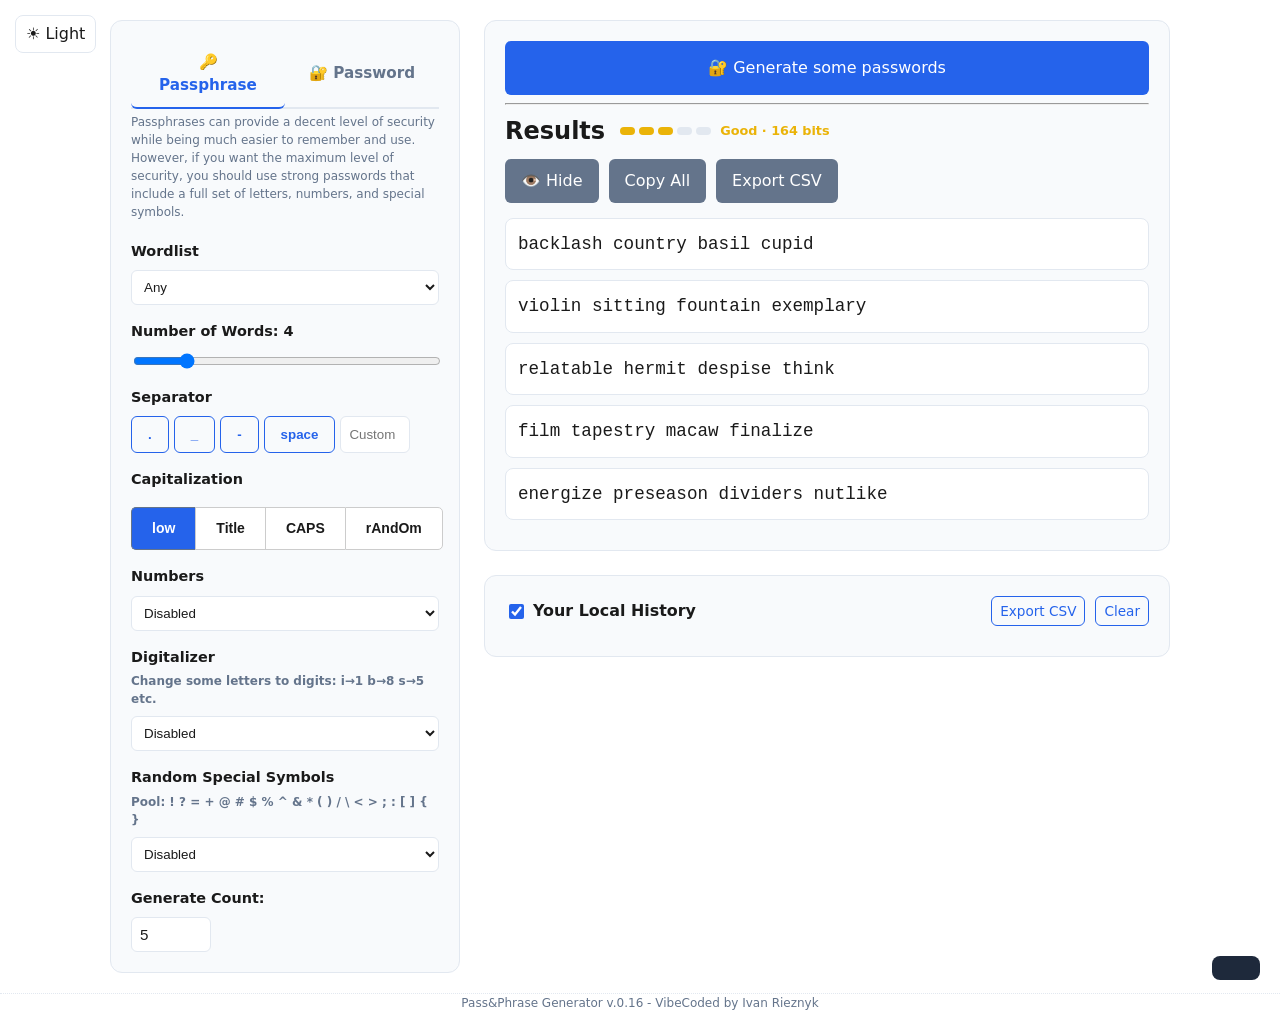
==== index.html @ 4fce6c76 "version update" ====
<!DOCTYPE html>
<html lang="en">

<head>
    <link rel="icon" type="image/svg-xml" href="img/ligi.svg">
    <link rel="stylesheet" href="styles/style.css">


    <meta charset="utf-8">
    <meta name="viewport" content="width=device-width, initial-scale=1">
    <title>Pass&Phrase Generator</title>
</head>

<body>
    <button type="button" id="themeToggle" class="theme-toggle" aria-label="Toggle Theme">🌙 Dark</button>

    <div class="container">
        <aside>
            <section class="controls-grid">
                <div class="tab-nav">
                    <button type="button" id="tab-btn-passphrase" class="active">🔑 Passphrase</button>
                    <button type="button" id="tab-btn-password">🔐 Password</button>
                </div>

                <!-- ===== PASSPHRASE TAB ===== -->
                <div id="tab-passphrase" class="tab-content active">
                    <div class="control-group">
                        <p style="font-size: 0.75rem; color: var(--secondary); margin-top: 4px;">Passphrases can
                            provide a decent level of security while being much easier to remember and
                            use. However, if you want the maximum level of security, you should use strong passwords
                            that include a full set of letters, numbers, and special symbols.</p>
                        <label>Wordlist</label>
                        <select id="opt-wordlist">
                            <option value="any">Any</option>
                            <option value="short">Short (≤4 chars)</option>
                            <option value="long">Long (≥7 chars)</option>
                        </select>
                    </div>

                    <div class="control-group">
                        <label>Number of Words: <span id="val-words">3</span></label>
                        <input type="range" id="opt-words" min="1" max="20" value="3">
                    </div>

                    <div class="control-group">
                        <label>Separator</label>
                        <div class="flex-wrap">
                            <button class="outline btn-sep" data-val=".">.</button>
                            <button class="outline btn-sep" data-val="_">_</button>
                            <button class="outline btn-sep" data-val="-">-</button>
                            <button class="outline btn-sep" data-val=" ">space</button>
                            <input type="text" id="opt-sep-custom" placeholder="Custom" style="width: 70px;">
                        </div>
                    </div>

                    <div class="control-group">
                        <label class="group-title">Capitalization</label>
                        <div class="radio-row">
                            <input type="radio" name="cap" id="cap-low" value="nocap">
                            <label for="cap-low">low</label>
                            <input type="radio" name="cap" id="cap-title" value="title" checked>
                            <label for="cap-title">Title</label>
                            <input type="radio" name="cap" id="cap-upper" value="upper">
                            <label for="cap-upper">CAPS</label>
                            <input type="radio" name="cap" id="cap-random" value="random">
                            <label for="cap-random">rAndOm</label>
                        </div>
                    </div>

                    <div class="control-group">
                        <label>Numbers</label>
                        <select id="opt-num-pos">
                            <option value="off">Disabled</option>
                            <option value="each">After each word</option>
                            <option value="end">After last word</option>
                        </select>
                        <div id="num-digits-wrap" class="hidden">
                            <label>Digits: <span id="val-digits">2</span></label>
                            <input type="range" id="opt-digits" min="1" max="10" value="2">
                        </div>
                    </div>

                    <div class="control-group">
                        <label>Digitalizer
                            <div style="font-size: 0.75rem; color: var(--secondary); margin-top: 4px;">
                                Change some letters to digits: i→1 b→8 s→5 etc.
                            </div>
                        </label>
                        <select id="opt-digitalaizer-pos">
                            <option value="off">Disabled</option>
                            <option value="on">Enabled</option>
                        </select>
                        <div id="num-digitalaizer-wrap" class="hidden">
                            <label>%: <span id="val-digitalaizer">0</span></label>
                            <input type="range" id="opt-digitalaizerRatio" min="10" max="100" value="10" step="10">
                        </div>
                    </div>

                    <div class="control-group">
                        <label>
                            Random Special Symbols
                            <div style="font-size: 0.75rem; color: var(--secondary); margin-top: 4px;">
                                Pool: ! ? = + @ # $ % ^ &amp; * ( ) / \ &lt; &gt; ; : [ ] { }
                            </div>
                        </label>
                        <select id="opt-symbol-pos">
                            <option value="off">Disabled</option>
                            <option value="start">At the start</option>
                            <option value="each">After each word</option>
                            <option value="end">At the end</option>
                        </select>
                    </div>

                    <div class="control-group">
                        <label>Generate Count:</label>
                        <input type="number" id="opt-count" min="1" max="1000" value="10">
                    </div>
                </div>

                <!-- ===== PASSWORD TAB ===== -->
                <div id="tab-password" class="tab-content">
                    <div class="control-group">
                        <label>Length: <span id="val-pw-length">24</span></label>
                        <input type="range" id="opt-pw-length" min="4" max="128" value="24">
                    </div>

                    <div class="control-group">
                        <div class="checkbox-row">
                            <input type="checkbox" id="opt-pw-upper" checked>
                            <label for="opt-pw-upper">Uppercase (A-Z)</label>
                        </div>
                    </div>

                    <div class="control-group">
                        <div class="checkbox-row">
                            <input type="checkbox" id="opt-pw-lower" checked>
                            <label for="opt-pw-lower">Lowercase (a-z)</label>
                        </div>
                    </div>

                    <div class="control-group">
                        <div class="checkbox-row">
                            <input type="checkbox" id="opt-pw-digits" checked>
                            <label for="opt-pw-digits">Digits (0-9)</label>
                        </div>
                    </div>

                    <div class="control-group">
                        <div class="checkbox-row">
                            <input type="checkbox" id="opt-pw-symbols" checked>
                            <label for="opt-pw-symbols">Special Symbols (!@#$%...)</label>
                        </div>
                    </div>

                    <div class="control-group">
                        <label>Generate Count:</label>
                        <input type="number" id="opt-pw-count" min="1" max="100" value="5">
                    </div>
                </div>
            </section>
        </aside>

        <main>

            <section>
                <button type="button" id="btn-generate" class="main-action-button">🔐 Generate some passwords</button>
                <hr>
                <div
                    style="display: flex; justify-content: space-between; align-items: center; flex-wrap: wrap; gap: 10px; margin-bottom: 15px;">
                    <div style="display: flex; align-items: center; gap: 15px;">
                        <h2 style="margin:0">Results</h2>
                        <div id="strength-meter" class="strength-meter"
                            title="Estimated strength of the first generated password" style="display: none;">
                            <div class="strength-bar" id="str-bar-1"></div>
                            <div class="strength-bar" id="str-bar-2"></div>
                            <div class="strength-bar" id="str-bar-3"></div>
                            <div class="strength-bar" id="str-bar-4"></div>
                            <div class="strength-bar" id="str-bar-5"></div>
                            <span id="str-text" style="font-size: 0.8rem; font-weight: 600; margin-left: 5px;"></span>
                        </div>
                    </div>
                    <div class="row">
                        <button type="button" class="secondary" id="btn-hide-results">👁️ Hide results</button>
                        <button type="button" class="secondary" id="btn-copy-all">Copy All</button>
                        <button type="button" class="secondary" id="btn-export-results">Export CSV</button>
                    </div>
                </div>
                <div id="results-container" class="results-list"></div>
                <div id="warning-box" style="color: #e11d48; font-size: 0.8rem; margin-top: 10px;" class="hidden">
                    Warning: Wordlist too small, words may repeat.</div>
            </section>

            <section class="history-pane">
                <div
                    style="display: flex; justify-content: space-between; align-items: center; flex-wrap: wrap; gap: 10px; margin-bottom: 10px;">
                    <div style="display: flex; align-items: center; gap: 6px;">
                        <input type="checkbox" id="opt-save-history"
                            style="width:15px;height:15px;accent-color:var(--primary);cursor:pointer;"
                            title="Save history for next start">
                        <h3 style="margin:0">Your Local History</h3>
                    </div>
                    <div class="row">
                        <button type="button" class="outline small-btn" id="btn-export-history">Export CSV</button>
                        <button type="button" class="outline small-btn" id="btn-clear-history">Clear</button>
                    </div>
                </div>
                <div id="history-list"></div>
            </section>
        </main>

    </div>
    <footer class="app-footer">
        <span class="footer-text">Pass&Phrase Generator v.0.16 - VibeCoded by Ivan Rieznyk</span>
    </footer>
    <div id="toast" class="toast" aria-live="polite"></div>

    <script src="js/mydict.js"></script>
    <script src="js/main.js"></script>

</body>

</html>
---- styles/style.css ----
:root {
    --bg: #ffffff;
    --text: #1a1a1a;
    --primary: #2563eb;
    --secondary: #64748b;
    --border: #e2e8f0;
    --card-bg: #f8fafc;
    --toast-bg: #1e293b;
    --toast-text: #ffffff;
}

[data-theme="dark"] {
    --bg: #0f172a;
    --text: #f1f5f9;
    --primary: #3b82f6;
    --secondary: #94a3b8;
    --border: #334155;
    --card-bg: #1e293b;
}

* {
    box-sizing: border-box;
}

body {
    font-family: system-ui, -apple-system, sans-serif;
    background-color: var(--bg);
    color: var(--text);
    margin: 0;
    line-height: 1.5;
    transition: background-color 0.3s, color 0.3s;
}

.container {
    max-width: 1100px;
    margin: 0 auto;
    padding: 20px;
    display: grid;
    grid-template-columns: 350px 1fr;
    gap: 24px;
}

@media (max-width: 850px) {
    .container {
        grid-template-columns: 1fr;
    }
}

main {
    min-width: 0;
}

header {
    grid-column: 1 / -1;
    display: flex;
    justify-content: space-between;
    align-items: center;
    border-bottom: 2px solid var(--border);
    padding-bottom: 1rem;
}

section {
    background: var(--card-bg);
    padding: 20px;
    border-radius: 12px;
    border: 1px solid var(--border);
}

.controls-grid {
    display: flex;
    flex-direction: column;
    /* gap: 16px; */
}

.control-group {
    display: flex;
    flex-direction: column;
    gap: 8px;
}

label {
    font-weight: 600;
    font-size: 0.9rem;
}

.row {
    display: flex;
    gap: 10px;
    align-items: center;
}

input[type="text"],
select {
    padding: 8px;
    border-radius: 6px;
    border: 1px solid var(--border);
    background: var(--bg);
    color: var(--text);
}

button {
    cursor: pointer;
    padding: 10px 16px;
    border-radius: 6px;
    border: none;
    background: var(--primary);
    color: white;
    font-weight: 600;
    transition: opacity 0.2s;
}

button:hover {
    opacity: 0.9;
}

button[type="button"] {
    font: inherit;
}

.main-action-button {
    width: 100%;
    padding: 15px;
    font-size: 1.1rem;
}

.small-btn {
    font-size: 0.7rem;
    padding: 4px 8px;
}

.toolbar-row {
    display: flex;
    justify-content: space-between;
    align-items: center;
    flex-wrap: wrap;
    gap: 10px;
    margin-bottom: 15px;
}

.toolbar-group {
    display: flex;
    align-items: center;
    gap: 15px;
}

.warning-box {
    color: #e11d48;
    font-size: 0.8rem;
    margin-top: 10px;
}

button.secondary {
    background: var(--secondary);
}

button.outline {
    background: transparent;
    border: 1px solid var(--primary);
    color: var(--primary);
}

.results-list {
    list-style: none;
    padding: 0;
    margin: 0;
}

.passphrase-item {
    background: var(--bg);
    padding: 12px;
    margin-bottom: 10px;
    border-radius: 8px;
    border: 1px solid var(--border);
    display: flex;
    justify-content: space-between;
    align-items: center;
    word-break: break-all;

}

.history-pane {
    margin-top: 24px;
    max-height: 300px;
    overflow-y: auto;
    font-size: 0.85rem;
}

.history-item {
    padding: 6px 0;
    border-bottom: 1px solid var(--border);
    display: flex;
    justify-content: space-between;
    gap: 12px;
    word-break: break-all;
}

.toast {
    position: fixed;
    bottom: 20px;
    right: 20px;
    background: var(--toast-bg);
    color: var(--toast-text);
    padding: 12px 24px;
    border-radius: 8px;
    transform: translateY(100px);
    transition: transform 0.3s;
    z-index: 1000;
}

.toast.show {
    transform: translateY(0);
}

.hidden {
    display: none;
}

.blurred-text {
    filter: blur(4px);
    user-select: none;
}

.unblurred-text {
    filter: none;
}

.flex-wrap {
    display: flex;
    flex-wrap: wrap;
    gap: 5px;
}

/* 1. Layout the group */
.radio-row {
    display: flex;
    flex-flow: row nowrap;
    gap: 0;
    /* No gap for connected buttons */
}

/* 2. Hide the actual radio circle */
.radio-row input[type="radio"] {
    display: none;
}

/* 3. Style the labels to look like buttons */
.radio-row label {
    cursor: pointer;
    padding: 10px 20px;
    background-color: var(--bg);
    border: 1px solid #ccc;
    border-right: none;
    /* Prevent double borders */
    font-family: sans-serif;
    font-size: 14px;
    transition: background-color 0.2s;
    user-select: none;
    /* Prevents text highlighting */
}

/* 4. Add borders back to the last item and round the corners */
.radio-row label:first-of-type {
    border-top-left-radius: 5px;
    border-bottom-left-radius: 5px;
}

.radio-row label:last-of-type {
    border-right: 1px solid #ccc;
    border-top-right-radius: 5px;
    border-bottom-right-radius: 5px;
}

/* 5. The "Active/Checked" State */
.radio-row input[type="radio"]:checked+label {
    background-color: var(--primary);
    /* Blue active color */
    color: white;
    border-color: var(--secondary);
}

/* Optional: Hover effect */
.radio-row label:hover {
    background-color: var(--card-bg);
}

.radio-row input[type="radio"]:checked+label:hover {
    background-color: #0069d9;
}

/* Style for the main label above */
.group-title {
    display: block;
    margin-bottom: 8px;
    font-weight: bold;
}

/* Tab navigation */
.tab-nav {
    display: flex;
    gap: 0;
    /* margin-bottom: 16px; */
    border-bottom: 2px solid var(--border);
}

.tab-nav button {
    flex: 1;
    padding: 10px 16px;
    background: transparent;
    color: var(--secondary);
    border: none;
    border-bottom: 2px solid transparent;
    margin-bottom: -2px;
    font-weight: 600;
    font-size: 0.95rem;
    cursor: pointer;
    transition: color 0.2s, border-color 0.2s;
}

.tab-nav button.active {
    color: var(--primary);
    border-bottom-color: var(--primary);
}

.tab-nav button:hover:not(.active) {
    color: var(--text);
}

.tab-content {
    display: none;
}

.tab-content.active {
    display: flex;
    flex-direction: column;
    gap: 16px;
}

/* Number input for count */
input[type="number"] {
    padding: 8px;
    border-radius: 6px;
    border: 1px solid var(--border);
    background: var(--bg);
    color: var(--text);
    width: 80px;
    font-size: 0.95rem;
}

input[type="number"]:focus {
    outline: 2px solid var(--primary);
    outline-offset: -1px;
}

/* Checkbox row */
.checkbox-row {
    display: flex;
    align-items: center;
    gap: 8px;
}

.checkbox-row input[type="checkbox"] {
    width: 18px;
    height: 18px;
    accent-color: var(--primary);
    cursor: pointer;
}

.checkbox-row label {
    font-weight: 500;
    cursor: pointer;
}

input[type="range"] {
    width: 100%;
}

/* Footer styling */
.app-footer {
    display: flex;
    flex-direction: column;
    align-items: center;
    gap: 12px;
    /* margin-top: 20px;
    padding-top: 15px; */
    border-top: 1px dotted var(--border);
}

.footer-text {
    font-size: 0.75rem;
    color: var(--secondary);
    text-align: center;
}

.blurred-text {
    filter: blur(6px);
    /* transition: filter 0.3s ease; */
}

.unblurred-text {
    filter: blur(0px);
    /* transition: filter 0.3s ease; */
}

/* Theme Toggle Button */
.theme-toggle {
    position: fixed;
    top: 15px;
    left: 15px;
    z-index: 1000;
    padding: 6px 10px;
    font-size: 0.8rem;
    font-weight: 500;
    background: var(--bg);
    border: 1px solid var(--border);
    border-radius: 8px;
    cursor: pointer;
    color: var(--text);
    /* transition: all 0.2s ease; */
    /* box-shadow: 0 2px 5px rgba(0, 0, 0, 0.1); */
    display: flex;
    align-items: center;
    gap: 6px;
}

.theme-toggle:hover {
    background: var(--surface);
    transform: translateY(-1px);
    box-shadow: 0 4px 8px rgba(0, 0, 0, 0.15);
}

/* Strength meter */
.strength-meter {
    display: flex;
    align-items: center;
    gap: 4px;
}

.strength-bar {
    width: 15px;
    height: 8px;
    border-radius: 4px;
    background: var(--border);
    transition: background 0.3s ease;
}

/* Level colours applied via JS data-level on #strength-meter */
#strength-meter[data-level="1"] .strength-bar:nth-child(1) {
    background: #ef4444;
}

#strength-meter[data-level="2"] .strength-bar:nth-child(1),
#strength-meter[data-level="2"] .strength-bar:nth-child(2) {
    background: #f97316;
}

#strength-meter[data-level="3"] .strength-bar:nth-child(1),
#strength-meter[data-level="3"] .strength-bar:nth-child(2),
#strength-meter[data-level="3"] .strength-bar:nth-child(3) {
    background: #eab308;
}

#strength-meter[data-level="4"] .strength-bar:nth-child(1),
#strength-meter[data-level="4"] .strength-bar:nth-child(2),
#strength-meter[data-level="4"] .strength-bar:nth-child(3),
#strength-meter[data-level="4"] .strength-bar:nth-child(4) {
    background: #22c55e;
}

#strength-meter[data-level="5"] .strength-bar:nth-child(1),
#strength-meter[data-level="5"] .strength-bar:nth-child(2),
#strength-meter[data-level="5"] .strength-bar:nth-child(3),
#strength-meter[data-level="5"] .strength-bar:nth-child(4),
#strength-meter[data-level="5"] .strength-bar:nth-child(5) {
    background: #ff00ea;
}
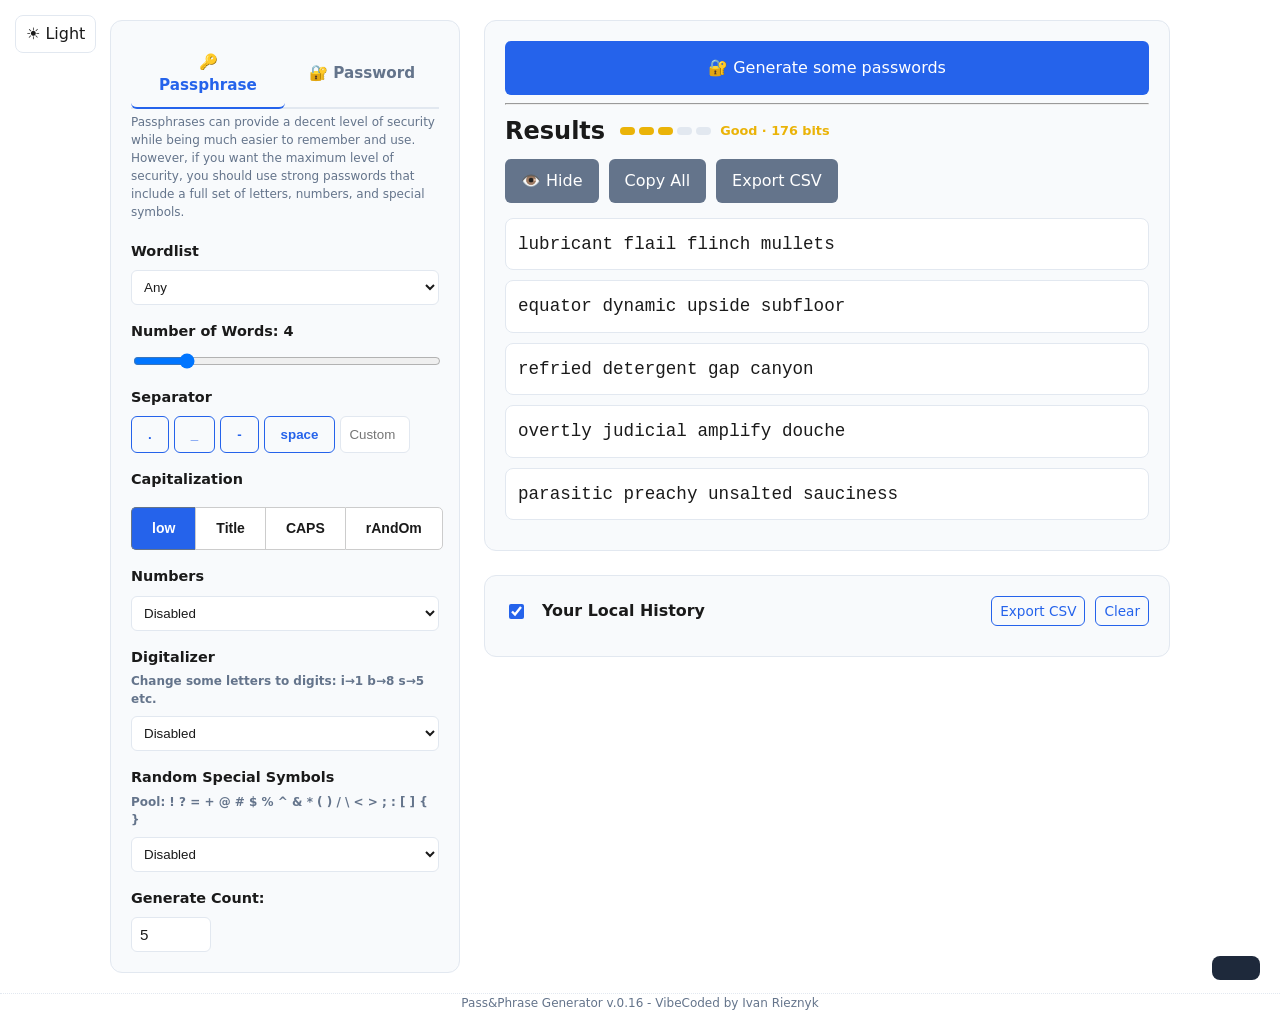
==== commit d6c2b0ae: "html cleanup" ====
--- a/index.html
+++ b/index.html
@@ -25,10 +25,7 @@
                 <!-- ===== PASSPHRASE TAB ===== -->
                 <div id="tab-passphrase" class="tab-content active">
                     <div class="control-group">
-                        <p style="font-size: 0.75rem; color: var(--secondary); margin-top: 4px;">Passphrases can
-                            provide a decent level of security while being much easier to remember and
-                            use. However, if you want the maximum level of security, you should use strong passwords
-                            that include a full set of letters, numbers, and special symbols.</p>
+                        <p class="note-text">Passphrases can provide a decent level of security while being much easier to remember and use. However, if you want the maximum level of security, you should use strong passwords that include a full set of letters, numbers, and special symbols.</p>
                         <label>Wordlist</label>
                         <select id="opt-wordlist">
                             <option value="any">Any</option>
@@ -49,7 +46,7 @@
                             <button class="outline btn-sep" data-val="_">_</button>
                             <button class="outline btn-sep" data-val="-">-</button>
                             <button class="outline btn-sep" data-val=" ">space</button>
-                            <input type="text" id="opt-sep-custom" placeholder="Custom" style="width: 70px;">
+                            <input type="text" id="opt-sep-custom" class="custom-sep-input" placeholder="Custom">
                         </div>
                     </div>
 
@@ -82,7 +79,7 @@
 
                     <div class="control-group">
                         <label>Digitalizer
-                            <div style="font-size: 0.75rem; color: var(--secondary); margin-top: 4px;">
+                            <div class="note-text">
                                 Change some letters to digits: i→1 b→8 s→5 etc.
                             </div>
                         </label>
@@ -99,7 +96,7 @@
                     <div class="control-group">
                         <label>
                             Random Special Symbols
-                            <div style="font-size: 0.75rem; color: var(--secondary); margin-top: 4px;">
+                            <div class="note-text">
                                 Pool: ! ? = + @ # $ % ^ &amp; * ( ) / \ &lt; &gt; ; : [ ] { }
                             </div>
                         </label>
@@ -165,18 +162,16 @@
             <section>
                 <button type="button" id="btn-generate" class="main-action-button">🔐 Generate some passwords</button>
                 <hr>
-                <div
-                    style="display: flex; justify-content: space-between; align-items: center; flex-wrap: wrap; gap: 10px; margin-bottom: 15px;">
-                    <div style="display: flex; align-items: center; gap: 15px;">
-                        <h2 style="margin:0">Results</h2>
-                        <div id="strength-meter" class="strength-meter"
-                            title="Estimated strength of the first generated password" style="display: none;">
+                <div class="toolbar-row">
+                    <div class="toolbar-group">
+                        <h2 class="section-heading">Results</h2>
+                        <div id="strength-meter" class="strength-meter" title="Estimated strength of the first generated password">
                             <div class="strength-bar" id="str-bar-1"></div>
                             <div class="strength-bar" id="str-bar-2"></div>
                             <div class="strength-bar" id="str-bar-3"></div>
                             <div class="strength-bar" id="str-bar-4"></div>
                             <div class="strength-bar" id="str-bar-5"></div>
-                            <span id="str-text" style="font-size: 0.8rem; font-weight: 600; margin-left: 5px;"></span>
+                            <span id="str-text" class="strength-text"></span>
                         </div>
                     </div>
                     <div class="row">
@@ -186,18 +181,15 @@
                     </div>
                 </div>
                 <div id="results-container" class="results-list"></div>
-                <div id="warning-box" style="color: #e11d48; font-size: 0.8rem; margin-top: 10px;" class="hidden">
+                <div id="warning-box" class="warning-box hidden">
                     Warning: Wordlist too small, words may repeat.</div>
             </section>
 
             <section class="history-pane">
-                <div
-                    style="display: flex; justify-content: space-between; align-items: center; flex-wrap: wrap; gap: 10px; margin-bottom: 10px;">
-                    <div style="display: flex; align-items: center; gap: 6px;">
-                        <input type="checkbox" id="opt-save-history"
-                            style="width:15px;height:15px;accent-color:var(--primary);cursor:pointer;"
-                            title="Save history for next start">
-                        <h3 style="margin:0">Your Local History</h3>
+                <div class="toolbar-row toolbar-row--compact">
+                    <div class="toolbar-group">
+                        <input type="checkbox" id="opt-save-history" class="save-history-checkbox" title="Save history for next start">
+                        <h3 class="section-heading">Your Local History</h3>
                     </div>
                     <div class="row">
                         <button type="button" class="outline small-btn" id="btn-export-history">Export CSV</button>
--- a/styles/style.css
+++ b/styles/style.css
@@ -137,16 +137,53 @@
     margin-bottom: 15px;
 }
 
+.toolbar-row--compact {
+    margin-bottom: 10px;
+}
+
 .toolbar-group {
     display: flex;
     align-items: center;
     gap: 15px;
+}
+
+.strength-meter {
+    display: none;
+    gap: 8px;
+    align-items: center;
+}
+
+.strength-text {
+    font-size: 0.8rem;
+    font-weight: 600;
+    margin-left: 5px;
 }
 
 .warning-box {
     color: #e11d48;
     font-size: 0.8rem;
     margin-top: 10px;
+}
+
+.note-text {
+    font-size: 0.75rem;
+    color: var(--secondary);
+    margin-top: 4px;
+}
+
+.custom-sep-input {
+    width: 70px;
+}
+
+.section-heading {
+    margin: 0;
+}
+
+.save-history-checkbox {
+    width: 15px;
+    height: 15px;
+    accent-color: var(--primary);
+    cursor: pointer;
 }
 
 button.secondary {
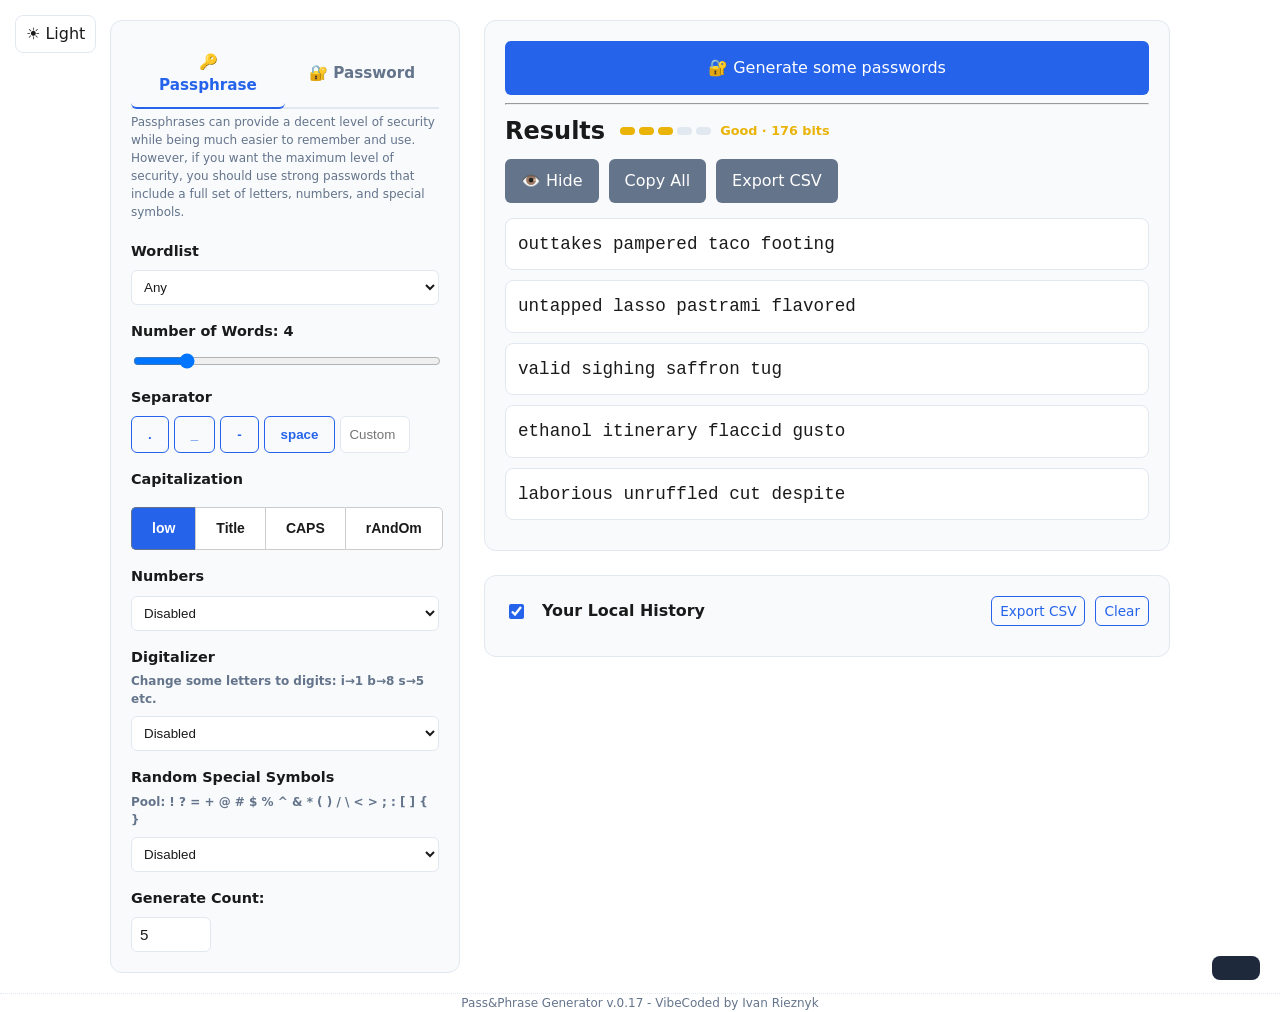
==== commit bfe1f1cf: "version update" ====
--- a/index.html
+++ b/index.html
@@ -202,7 +202,7 @@
 
     </div>
     <footer class="app-footer">
-        <span class="footer-text">Pass&Phrase Generator v.0.16 - VibeCoded by Ivan Rieznyk</span>
+        <span class="footer-text">Pass&Phrase Generator v.0.17 - VibeCoded by Ivan Rieznyk</span>
     </footer>
     <div id="toast" class="toast" aria-live="polite"></div>
 
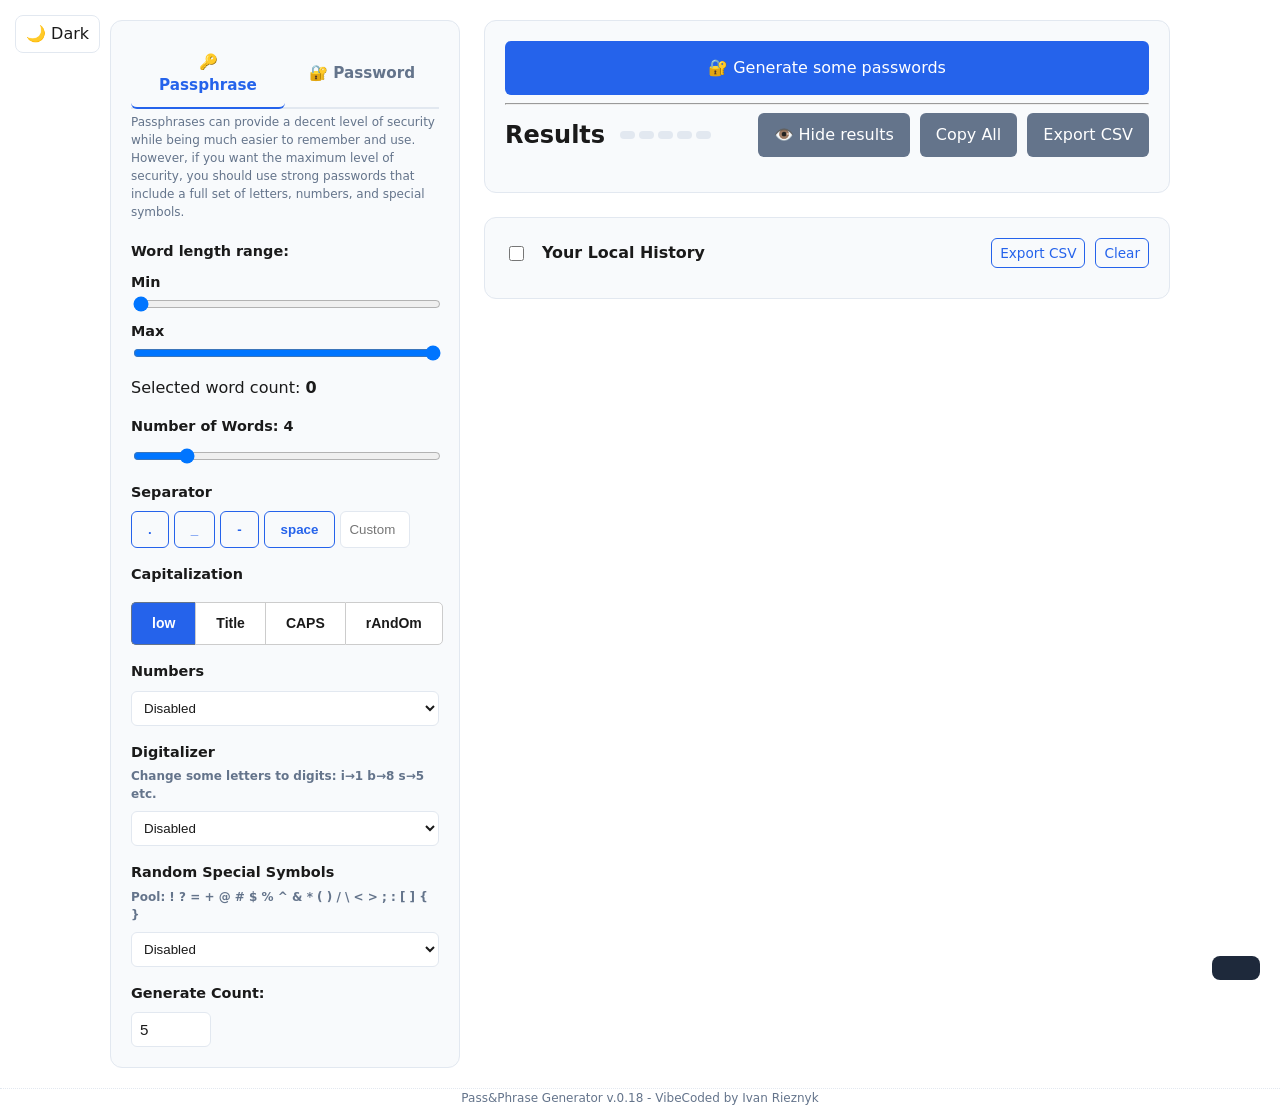
==== commit 286e9d7c: "Bump footer version to v.0.18" ====
--- a/index.html
+++ b/index.html
@@ -26,12 +26,18 @@
                 <div id="tab-passphrase" class="tab-content active">
                     <div class="control-group">
                         <p class="note-text">Passphrases can provide a decent level of security while being much easier to remember and use. However, if you want the maximum level of security, you should use strong passwords that include a full set of letters, numbers, and special symbols.</p>
-                        <label>Wordlist</label>
-                        <select id="opt-wordlist">
-                            <option value="any">Any</option>
-                            <option value="short">Short (≤4 chars)</option>
-                            <option value="long">Long (≥7 chars)</option>
-                        </select>
+                        <label>Word length range: <span id="val-wordlength-range"></span></label>
+                        <div class="range-row">
+                            <div class="range-item">
+                                <label class="range-label" for="opt-word-min">Min</label>
+                                <input type="range" id="opt-word-min" min="1" max="20" value="1">
+                            </div>
+                            <div class="range-item">
+                                <label class="range-label" for="opt-word-max">Max</label>
+                                <input type="range" id="opt-word-max" min="1" max="20" value="20">
+                            </div>
+                        </div>
+                        <span class="info-text">Selected word count: <strong id="val-word-count">0</strong></span>
                     </div>
 
                     <div class="control-group">
@@ -202,7 +208,7 @@
 
     </div>
     <footer class="app-footer">
-        <span class="footer-text">Pass&Phrase Generator v.0.17 - VibeCoded by Ivan Rieznyk</span>
+        <span class="footer-text">Pass&Phrase Generator v.0.18 - VibeCoded by Ivan Rieznyk</span>
     </footer>
     <div id="toast" class="toast" aria-live="polite"></div>
 
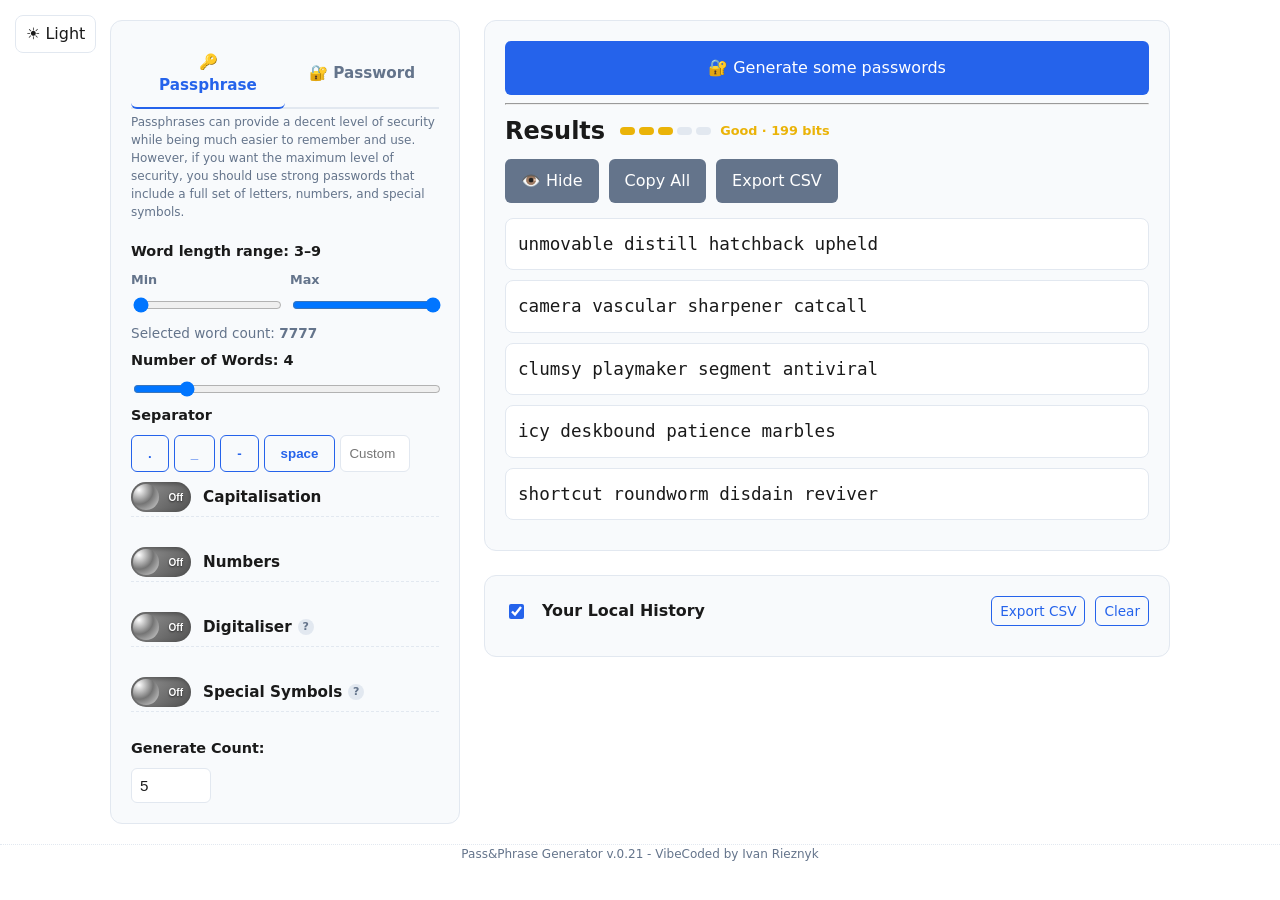
==== commit 9188204b: "redisign update." ====
--- a/index.html
+++ b/index.html
@@ -25,7 +25,9 @@
                 <!-- ===== PASSPHRASE TAB ===== -->
                 <div id="tab-passphrase" class="tab-content active">
                     <div class="control-group">
-                        <p class="note-text">Passphrases can provide a decent level of security while being much easier to remember and use. However, if you want the maximum level of security, you should use strong passwords that include a full set of letters, numbers, and special symbols.</p>
+                        <p class="note-text">Passphrases can provide a decent level of security while being much easier
+                            to remember and use. However, if you want the maximum level of security, you should use
+                            strong passwords that include a full set of letters, numbers, and special symbols.</p>
                         <label>Word length range: <span id="val-wordlength-range"></span></label>
                         <div class="range-row">
                             <div class="range-item">
@@ -56,9 +58,22 @@
                         </div>
                     </div>
 
-                    <div class="control-group">
-                        <label class="group-title">Capitalization</label>
-                        <div class="radio-row">
+                    <!-- ===== PASSPHRASE EXTRAS ===== -->
+                    <!-- 1. Capitalization -->
+                    <div class="control-group">
+                        <div class="checker-row">
+                            <div class="checker-switch">
+                                <input type="checkbox" id="opt-enable-cap">
+                                <label for="opt-enable-cap" class="checker-button">
+                                    <div class="switch_labels">
+                                        <div>On</div>
+                                        <div>Off</div>
+                                    </div>
+                                </label>
+                            </div>
+                            <span class="checker-label">Capitalisation</span>
+                        </div>
+                        <div class="radio-row collapsible hidden" id="grp-capitalization-content">
                             <input type="radio" name="cap" id="cap-low" value="nocap">
                             <label for="cap-low">low</label>
                             <input type="radio" name="cap" id="cap-title" value="title" checked>
@@ -70,48 +85,90 @@
                         </div>
                     </div>
 
-                    <div class="control-group">
-                        <label>Numbers</label>
-                        <select id="opt-num-pos">
-                            <option value="off">Disabled</option>
-                            <option value="each">After each word</option>
-                            <option value="end">After last word</option>
-                        </select>
-                        <div id="num-digits-wrap" class="hidden">
-                            <label>Digits: <span id="val-digits">2</span></label>
-                            <input type="range" id="opt-digits" min="1" max="10" value="2">
-                        </div>
-                    </div>
-
-                    <div class="control-group">
-                        <label>Digitalizer
-                            <div class="note-text">
-                                Change some letters to digits: i→1 b→8 s→5 etc.
-                            </div>
-                        </label>
-                        <select id="opt-digitalaizer-pos">
-                            <option value="off">Disabled</option>
-                            <option value="on">Enabled</option>
-                        </select>
-                        <div id="num-digitalaizer-wrap" class="hidden">
-                            <label>%: <span id="val-digitalaizer">0</span></label>
-                            <input type="range" id="opt-digitalaizerRatio" min="10" max="100" value="10" step="10">
-                        </div>
-                    </div>
-
-                    <div class="control-group">
-                        <label>
-                            Random Special Symbols
-                            <div class="note-text">
-                                Pool: ! ? = + @ # $ % ^ &amp; * ( ) / \ &lt; &gt; ; : [ ] { }
-                            </div>
-                        </label>
-                        <select id="opt-symbol-pos">
-                            <option value="off">Disabled</option>
-                            <option value="start">At the start</option>
-                            <option value="each">After each word</option>
-                            <option value="end">At the end</option>
-                        </select>
+                    <!-- 2. Numbers -->
+                    <div class="control-group">
+                        <div class="checker-row">
+                            <div class="checker-switch">
+                                <input type="checkbox" id="opt-enable-num">
+                                <label for="opt-enable-num" class="checker-button">
+                                    <div class="switch_labels">
+                                        <div>On</div>
+                                        <div>Off</div>
+                                    </div>
+                                </label>
+                            </div>
+                            <span class="checker-label">Numbers</span>
+                        </div>
+                        <div class="collapsible hidden" id="grp-numbers-content"
+                            style="display: flex; flex-direction: column; gap: 8px;">
+                            <select id="opt-num-pos">
+                                <option value="each">After each word</option>
+                                <option value="end">After last word</option>
+                            </select>
+                            <div id="num-digits-wrap" class="hidden">
+                                <label>Digits: <span id="val-digits">2</span></label>
+                                <input type="range" id="opt-digits" min="1" max="10" value="2">
+                            </div>
+                        </div>
+                    </div>
+
+                    <!-- 3. Digitalizer -->
+                    <div class="control-group">
+                        <div class="checker-row">
+                            <div class="checker-switch">
+                                <input type="checkbox" id="opt-enable-digitalaiser">
+                                <label for="opt-enable-digitalaiser" class="checker-button">
+                                    <div class="switch_labels">
+                                        <div>On</div>
+                                        <div>Off</div>
+                                    </div>
+                                </label>
+                            </div>
+                            <div class="checker-label-group">
+                                <span class="checker-label">Digitaliser</span>
+                                <span class="info-tooltip-trigger"
+                                    data-tooltip="Change letters to digits: i→1 b→8 s→5 etc." tabindex="0">?</span>
+                            </div>
+                        </div>
+                        <div class="collapsible hidden" id="grp-digitalizer-content"
+                            style="display: flex; flex-direction: column; gap: 8px;">
+                            <select id="opt-digitalaiser-pos">
+                                <option value="on">Enabled</option>
+                            </select>
+                            <div id="num-digitalaiser-wrap" class="hidden">
+                                <label>%: <span id="val-digitalaiser">10</span></label>
+                                <input type="range" id="opt-digitalaiserRatio" min="10" max="100" value="10" step="10">
+                            </div>
+                        </div>
+                    </div>
+
+                    <!-- 4. Special Symbols -->
+                    <div class="control-group">
+                        <div class="checker-row">
+                            <div class="checker-switch">
+                                <input type="checkbox" id="opt-enable-symbols">
+                                <label for="opt-enable-symbols" class="checker-button">
+                                    <div class="switch_labels">
+                                        <div>On</div>
+                                        <div>Off</div>
+                                    </div>
+                                </label>
+                            </div>
+                            <div class="checker-label-group">
+                                <span class="checker-label">Special Symbols</span>
+                                <span class="info-tooltip-trigger"
+                                    data-tooltip="! ? = + @ # $ % ^ &amp; * ( ) / \ &lt; &gt; ; : [ ] { }"
+                                    tabindex="0">?</span>
+                            </div>
+                        </div>
+                        <div class="collapsible hidden" id="grp-symbols-content"
+                            style="display: flex; flex-direction: column; gap: 8px;">
+                            <select id="opt-symbol-pos">
+                                <option value="start">At the start</option>
+                                <option value="each">After each word</option>
+                                <option value="end">At the end</option>
+                            </select>
+                        </div>
                     </div>
 
                     <div class="control-group">
@@ -171,7 +228,8 @@
                 <div class="toolbar-row">
                     <div class="toolbar-group">
                         <h2 class="section-heading">Results</h2>
-                        <div id="strength-meter" class="strength-meter" title="Estimated strength of the first generated password">
+                        <div id="strength-meter" class="strength-meter"
+                            title="Estimated strength of the first generated password">
                             <div class="strength-bar" id="str-bar-1"></div>
                             <div class="strength-bar" id="str-bar-2"></div>
                             <div class="strength-bar" id="str-bar-3"></div>
@@ -194,7 +252,8 @@
             <section class="history-pane">
                 <div class="toolbar-row toolbar-row--compact">
                     <div class="toolbar-group">
-                        <input type="checkbox" id="opt-save-history" class="save-history-checkbox" title="Save history for next start">
+                        <input type="checkbox" id="opt-save-history" class="save-history-checkbox"
+                            title="Save history for next start">
                         <h3 class="section-heading">Your Local History</h3>
                     </div>
                     <div class="row">
@@ -208,7 +267,7 @@
 
     </div>
     <footer class="app-footer">
-        <span class="footer-text">Pass&Phrase Generator v.0.18 - VibeCoded by Ivan Rieznyk</span>
+        <span class="footer-text">Pass&Phrase Generator v.0.21 - VibeCoded by Ivan Rieznyk</span>
     </footer>
     <div id="toast" class="toast" aria-live="polite"></div>
 
--- a/styles/style.css
+++ b/styles/style.css
@@ -1,3 +1,33 @@
+@property --checker-bg-start {
+    syntax: '<color>';
+    inherits: false;
+    initial-value: rgb(157, 157, 157);
+}
+
+@property --checker-bg-end {
+    syntax: '<color>';
+    inherits: false;
+    initial-value: rgb(80, 80, 80);
+}
+
+@property --knob-bg-start {
+    syntax: '<color>';
+    inherits: false;
+    initial-value: #ffffff;
+}
+
+@property --knob-bg-mid {
+    syntax: '<color>';
+    inherits: false;
+    initial-value: #747474;
+}
+
+@property --knob-bg-end {
+    syntax: '<color>';
+    inherits: false;
+    initial-value: #dbdbdb;
+}
+
 :root {
     --bg: #ffffff;
     --text: #1a1a1a;
@@ -76,6 +106,29 @@
     display: flex;
     flex-direction: column;
     gap: 8px;
+}
+
+.range-row {
+    display: flex;
+    gap: 10px;
+    flex-wrap: wrap;
+}
+
+.range-item {
+    flex: 1 1 140px;
+    display: flex;
+    flex-direction: column;
+    gap: 6px;
+}
+
+.range-label {
+    font-size: 0.8rem;
+    color: var(--secondary);
+}
+
+.info-text {
+    font-size: 0.85rem;
+    color: var(--secondary);
 }
 
 label {
@@ -369,7 +422,7 @@
 .tab-content.active {
     display: flex;
     flex-direction: column;
-    gap: 16px;
+    gap: 6px;
 }
 
 /* Number input for count */
@@ -509,4 +562,227 @@
 #strength-meter[data-level="5"] .strength-bar:nth-child(4),
 #strength-meter[data-level="5"] .strength-bar:nth-child(5) {
     background: #ff00ea;
+}
+
+/* --- CUSTOM CHECKER TOGGLE SWITCH --- */
+.checker-row {
+    display: flex;
+    justify-content: flex-start;
+    align-items: center;
+    gap: 12px;
+    padding: 4px 0;
+    border-bottom: 1px dashed var(--border);
+    margin-bottom: 12px;
+}
+
+.checker-label {
+    font-weight: 600;
+    font-size: 0.95rem;
+}
+
+.checker-switch {
+    width: 60px;
+    height: 30px;
+    display: flex;
+    align-items: center;
+    justify-content: center;
+}
+
+.checker-switch input[type="checkbox"] {
+    display: none;
+}
+
+.checker-button {
+    font-size: 11px;
+    font-family: Arial, Helvetica, sans-serif;
+    font-weight: 700;
+    color: #000;
+    box-shadow: inset 2px 2px 5px rgba(0, 0, 0, 0.4);
+    background: linear-gradient(135deg, var(--checker-bg-start) 0%, var(--checker-bg-end) 100%);
+    width: 60px;
+    height: 30px;
+    border-radius: 200px;
+    cursor: pointer;
+    position: relative;
+    transition: --checker-bg-start 0.5s ease, --checker-bg-end 0.5s ease;
+    display: block;
+}
+
+.checker-button::before {
+    content: "";
+    position: absolute;
+    top: 2px;
+    left: 2px;
+    width: 26px;
+    height: 26px;
+    background: radial-gradient(farthest-corner at 6px 6px,
+            var(--knob-bg-start) 0%,
+            var(--knob-bg-mid) 50%,
+            var(--knob-bg-end) 100%);
+    border-radius: 50%;
+    transition: transform 0.4s cubic-bezier(0.25, 0.8, 0.25, 1.25),
+        --knob-bg-start 0.5s ease,
+        --knob-bg-mid 0.5s ease,
+        --knob-bg-end 0.5s ease;
+    z-index: 10;
+}
+
+.checker-switch input[type="checkbox"]:checked+.checker-button {
+    --checker-bg-start: rgba(255, 0, 151, 1);
+    --checker-bg-end: rgba(255, 118, 0, 1);
+}
+
+.checker-switch input[type="checkbox"]:checked+.checker-button::before {
+    transform: translateX(30px);
+    --knob-bg-start: #eaff00;
+    --knob-bg-mid: #ffba0c;
+    --knob-bg-end: #f1ff86;
+}
+
+.switch_labels {
+    position: relative;
+    width: 100%;
+    height: 100%;
+    display: flex;
+    align-items: center;
+    justify-content: space-between;
+    padding: 0 8px;
+    pointer-events: none;
+    box-sizing: border-box;
+    z-index: 5;
+}
+
+.switch_labels div {
+    font-size: 10px;
+    color: #ffffff;
+    font-weight: bold;
+    text-shadow: 0 1px 2px rgba(0, 0, 0, 0.6);
+}
+
+.switch_labels div:first-child {
+    opacity: 0;
+    transition: opacity 0.3s ease;
+}
+
+.switch_labels div:last-child {
+    opacity: 1;
+    transition: opacity 0.3s ease;
+}
+
+.checker-switch input[type="checkbox"]:checked+.checker-button .switch_labels div:first-child {
+    opacity: 1;
+}
+
+.checker-switch input[type="checkbox"]:checked+.checker-button .switch_labels div:last-child {
+    opacity: 0;
+}
+
+/* --- COLLAPSIBLE SECTIONS --- */
+.collapsible {
+    max-height: 250px;
+    opacity: 1;
+    overflow: visible;
+    transition: max-height 0.4s cubic-bezier(0.25, 0.8, 0.25, 1),
+        opacity 0.35s ease,
+        margin 0.35s ease,
+        padding 0.35s ease;
+}
+
+.collapsible.hidden {
+    max-height: 0 !important;
+    opacity: 0 !important;
+    margin-top: 0 !important;
+    margin-bottom: 0 !important;
+    padding-top: 0 !important;
+    padding-bottom: 0 !important;
+    border: none !important;
+    overflow: hidden !important;
+    pointer-events: none !important;
+}
+
+/* --- CHECKER LABEL GROUP & TOOLTIPS --- */
+.checker-label-group {
+    display: flex;
+    align-items: center;
+    position: relative;
+}
+
+.info-tooltip-trigger {
+    display: inline-flex;
+    align-items: center;
+    justify-content: center;
+    width: 16px;
+    height: 16px;
+    border-radius: 50%;
+    background-color: var(--border);
+    color: var(--secondary);
+    font-size: 11px;
+    font-weight: bold;
+    cursor: help;
+    margin-left: 6px;
+    position: relative;
+    user-select: none;
+    transition: background-color 0.2s, color 0.2s;
+    outline: none;
+}
+
+.info-tooltip-trigger:hover,
+.info-tooltip-trigger:focus {
+    background-color: var(--primary);
+    color: white;
+}
+
+/* Tooltip bubble */
+.info-tooltip-trigger::after {
+    content: attr(data-tooltip);
+    position: absolute;
+    bottom: 135%;
+    left: 50%;
+    transform: translateX(-50%) translateY(8px);
+    background-color: var(--toast-bg);
+    color: var(--toast-text);
+    padding: 8px 12px;
+    border-radius: 8px;
+    font-size: 11px;
+    font-weight: 500;
+    width: max-content;
+    max-width: 250px;
+    white-space: normal;
+    word-break: break-word;
+    box-shadow: 0 4px 15px rgba(0, 0, 0, 0.25);
+    opacity: 0;
+    pointer-events: none;
+    transition: opacity 0.2s cubic-bezier(0.4, 0, 0.2, 1), transform 0.2s cubic-bezier(0.4, 0, 0.2, 1);
+    z-index: 100;
+    line-height: 1.4;
+    text-align: center;
+    font-family: system-ui, -apple-system, sans-serif;
+}
+
+/* Tooltip arrow */
+.info-tooltip-trigger::before {
+    content: "";
+    position: absolute;
+    bottom: 115%;
+    left: 50%;
+    transform: translateX(-50%) translateY(8px);
+    border-width: 6px;
+    border-style: solid;
+    border-color: var(--toast-bg) transparent transparent transparent;
+    opacity: 0;
+    pointer-events: none;
+    transition: opacity 0.2s cubic-bezier(0.4, 0, 0.2, 1), transform 0.2s cubic-bezier(0.4, 0, 0.2, 1);
+    z-index: 100;
+}
+
+.info-tooltip-trigger:hover::after,
+.info-tooltip-trigger:focus::after {
+    opacity: 1;
+    transform: translateX(-50%) translateY(0);
+}
+
+.info-tooltip-trigger:hover::before,
+.info-tooltip-trigger:focus::before {
+    opacity: 1;
+    transform: translateX(-50%) translateY(0);
 }
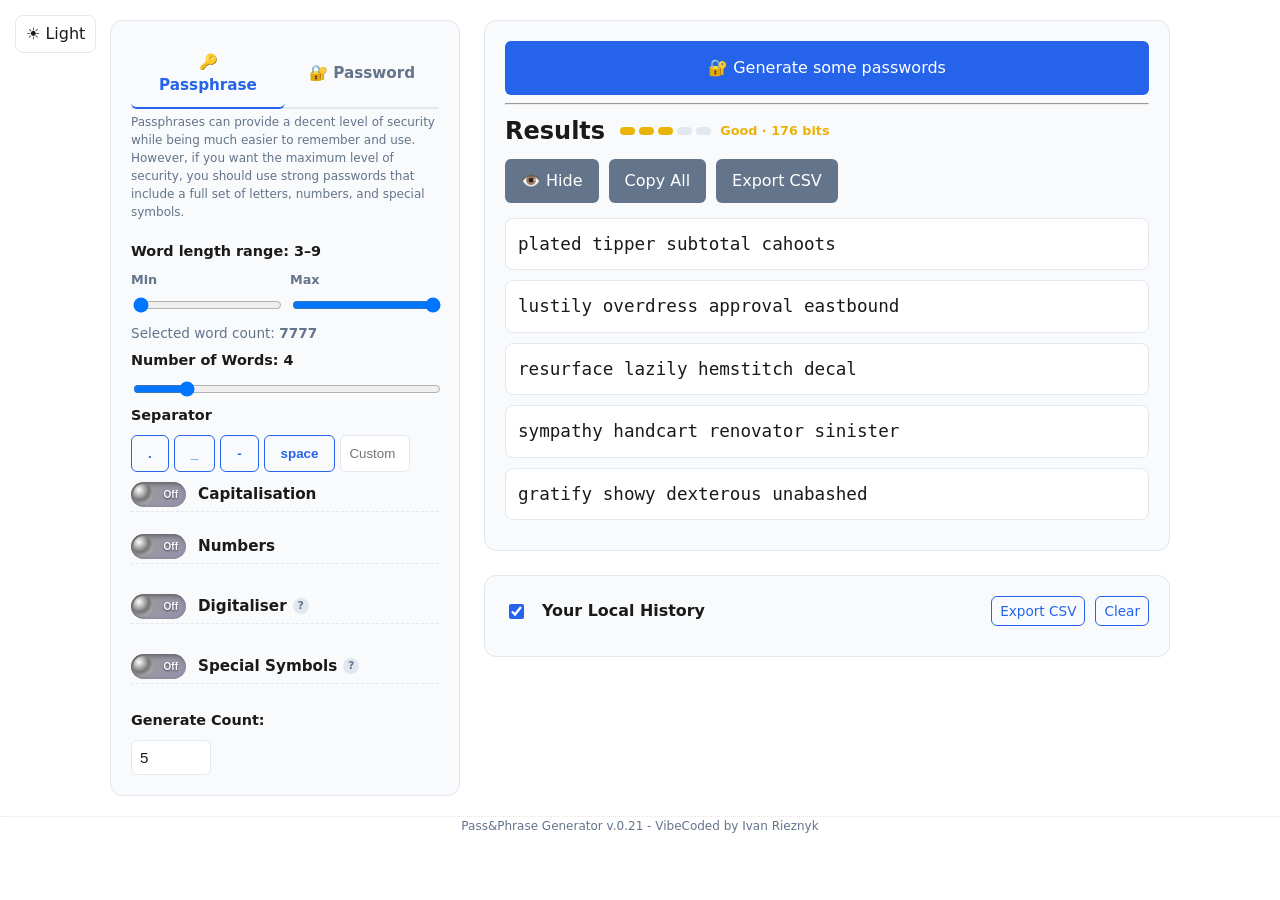
==== commit 9985ef29: "bugfix update" ====
--- a/index.html
+++ b/index.html
@@ -73,15 +73,14 @@
                             </div>
                             <span class="checker-label">Capitalisation</span>
                         </div>
-                        <div class="radio-row collapsible hidden" id="grp-capitalization-content">
-                            <input type="radio" name="cap" id="cap-low" value="nocap">
-                            <label for="cap-low">low</label>
-                            <input type="radio" name="cap" id="cap-title" value="title" checked>
-                            <label for="cap-title">Title</label>
-                            <input type="radio" name="cap" id="cap-upper" value="upper">
-                            <label for="cap-upper">CAPS</label>
-                            <input type="radio" name="cap" id="cap-random" value="random">
-                            <label for="cap-random">rAndOm</label>
+                        <div class="select-row collapsible hidden" id="grp-capitalization-content">
+                            <label for="opt-cap-mode">Mode</label>
+                            <select id="opt-cap-mode">
+                                <option value="lower">lower</option>
+                                <option value="title">Title</option>
+                                <option value="upper">CAPS</option>
+                                <option value="random">rAndOm</option>
+                            </select>
                         </div>
                     </div>
 
@@ -132,9 +131,6 @@
                         </div>
                         <div class="collapsible hidden" id="grp-digitalizer-content"
                             style="display: flex; flex-direction: column; gap: 8px;">
-                            <select id="opt-digitalaiser-pos">
-                                <option value="on">Enabled</option>
-                            </select>
                             <div id="num-digitalaiser-wrap" class="hidden">
                                 <label>%: <span id="val-digitalaiser">10</span></label>
                                 <input type="range" id="opt-digitalaiserRatio" min="10" max="100" value="10" step="10">
--- a/styles/style.css
+++ b/styles/style.css
@@ -7,7 +7,7 @@
 @property --checker-bg-end {
     syntax: '<color>';
     inherits: false;
-    initial-value: rgb(80, 80, 80);
+    initial-value: rgb(150, 144, 172);
 }
 
 @property --knob-bg-start {
@@ -581,8 +581,8 @@
 }
 
 .checker-switch {
-    width: 60px;
-    height: 30px;
+    width: 55px;
+    height: 25px;
     display: flex;
     align-items: center;
     justify-content: center;
@@ -593,14 +593,14 @@
 }
 
 .checker-button {
-    font-size: 11px;
+    font-size: 8px;
     font-family: Arial, Helvetica, sans-serif;
     font-weight: 700;
     color: #000;
     box-shadow: inset 2px 2px 5px rgba(0, 0, 0, 0.4);
     background: linear-gradient(135deg, var(--checker-bg-start) 0%, var(--checker-bg-end) 100%);
-    width: 60px;
-    height: 30px;
+    width: 55px;
+    height: 25px;
     border-radius: 200px;
     cursor: pointer;
     position: relative;
@@ -613,8 +613,8 @@
     position: absolute;
     top: 2px;
     left: 2px;
-    width: 26px;
-    height: 26px;
+    width: 20px;
+    height: 20px;
     background: radial-gradient(farthest-corner at 6px 6px,
             var(--knob-bg-start) 0%,
             var(--knob-bg-mid) 50%,
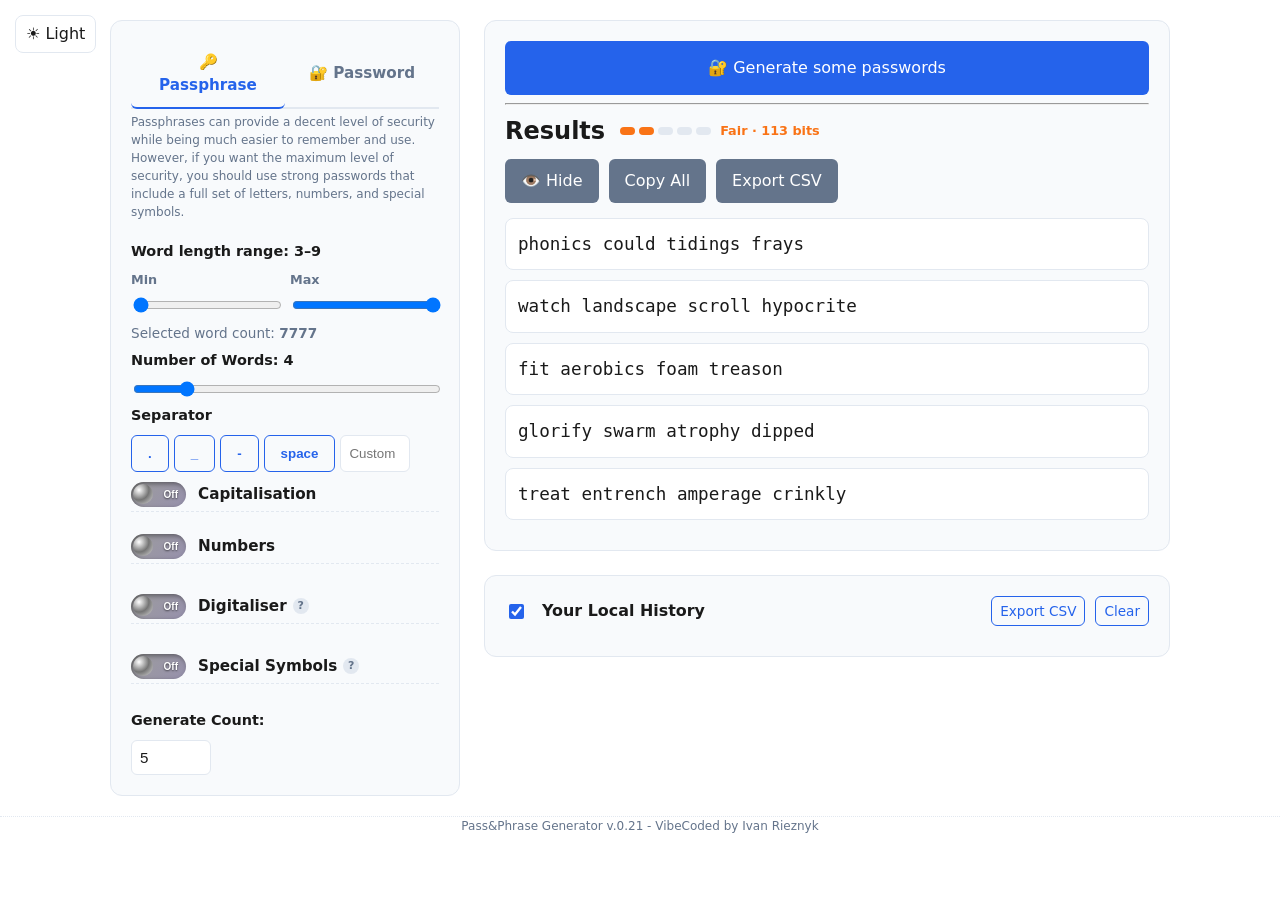
==== commit 0c28757b: "some password strength chwecking fix. add special symbol after each word option. numbers fix" ====
--- a/index.html
+++ b/index.html
@@ -161,6 +161,7 @@
                             style="display: flex; flex-direction: column; gap: 8px;">
                             <select id="opt-symbol-pos">
                                 <option value="start">At the start</option>
+                                <option value="before">Before each word</option>
                                 <option value="each">After each word</option>
                                 <option value="end">At the end</option>
                             </select>
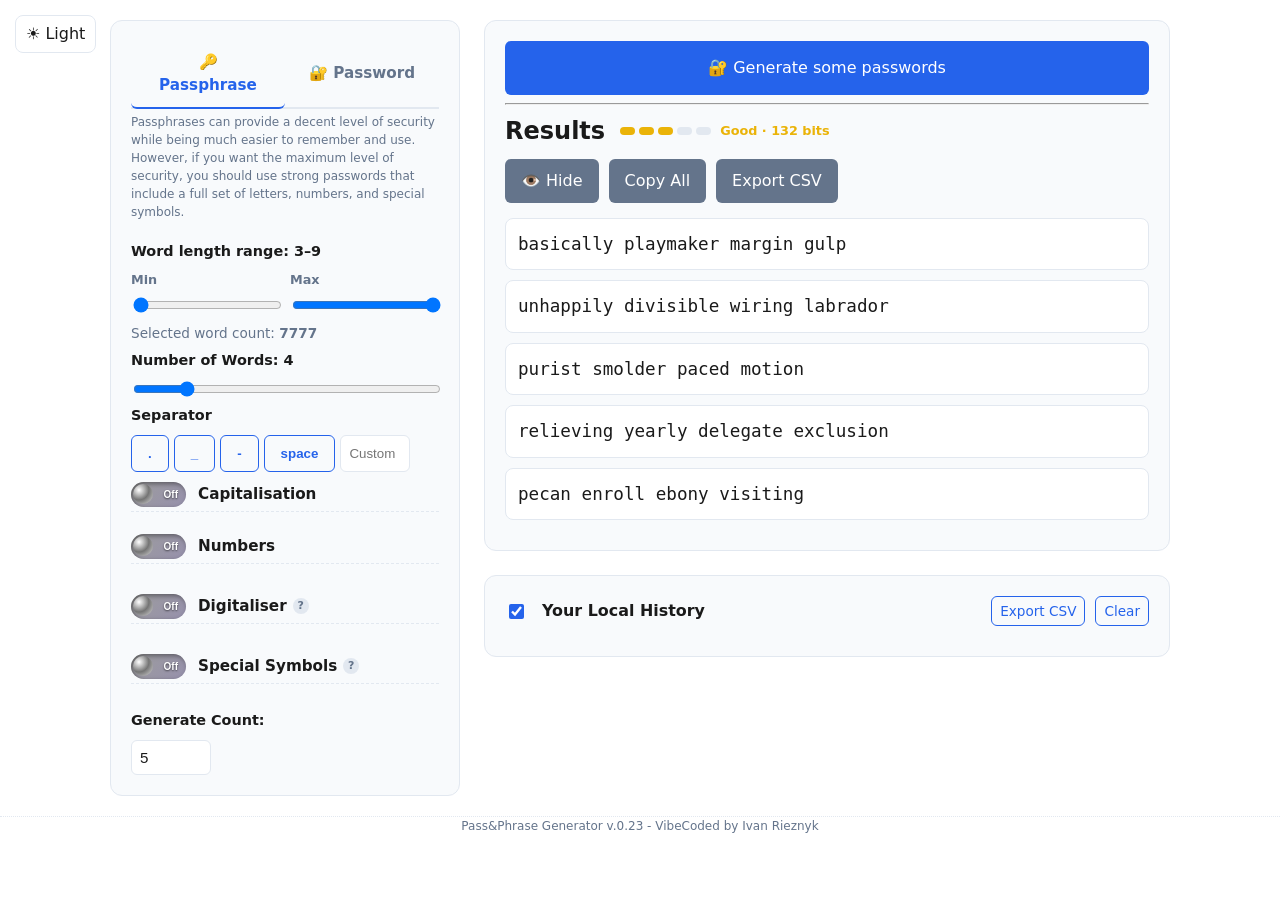
==== commit 9b55d67f: "checking DATA folder" ====
--- a/index.html
+++ b/index.html
@@ -264,7 +264,7 @@
 
     </div>
     <footer class="app-footer">
-        <span class="footer-text">Pass&Phrase Generator v.0.21 - VibeCoded by Ivan Rieznyk</span>
+        <span class="footer-text">Pass&Phrase Generator v.0.23 - VibeCoded by Ivan Rieznyk</span>
     </footer>
     <div id="toast" class="toast" aria-live="polite"></div>
 
